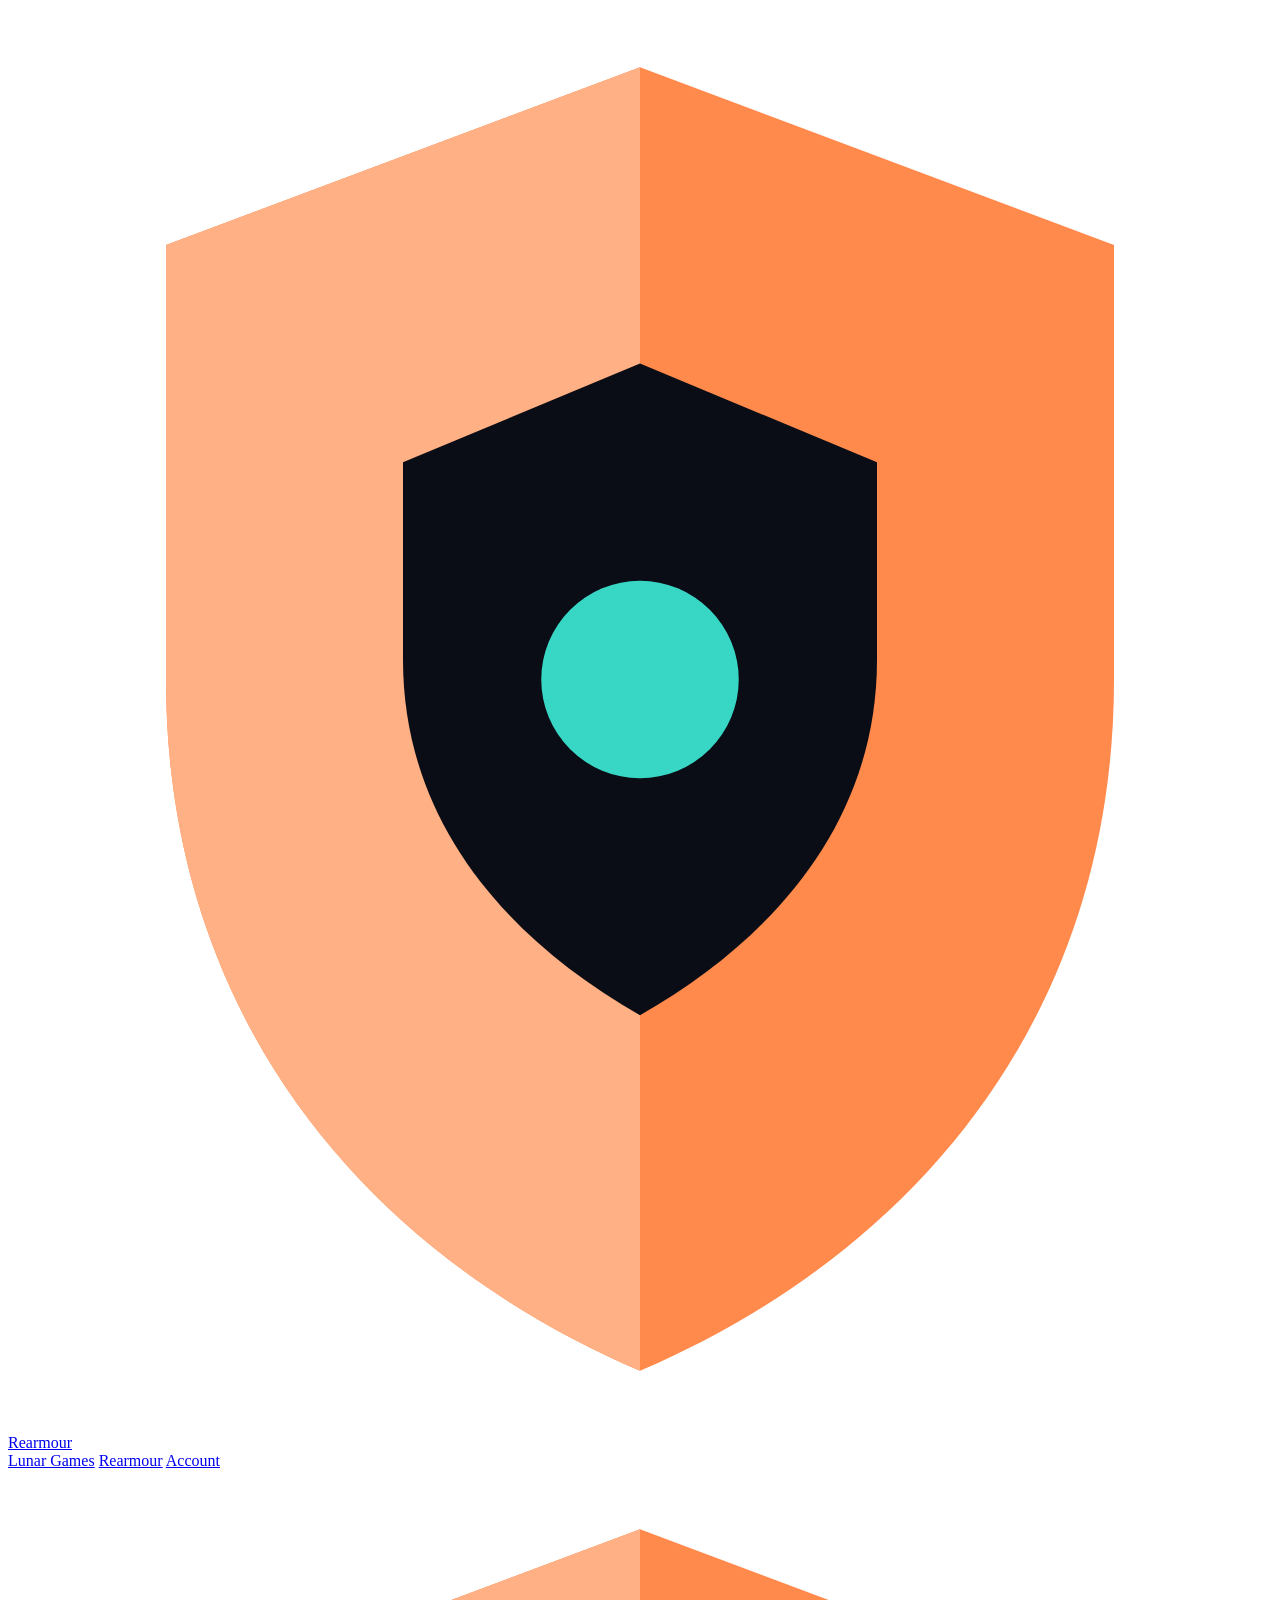
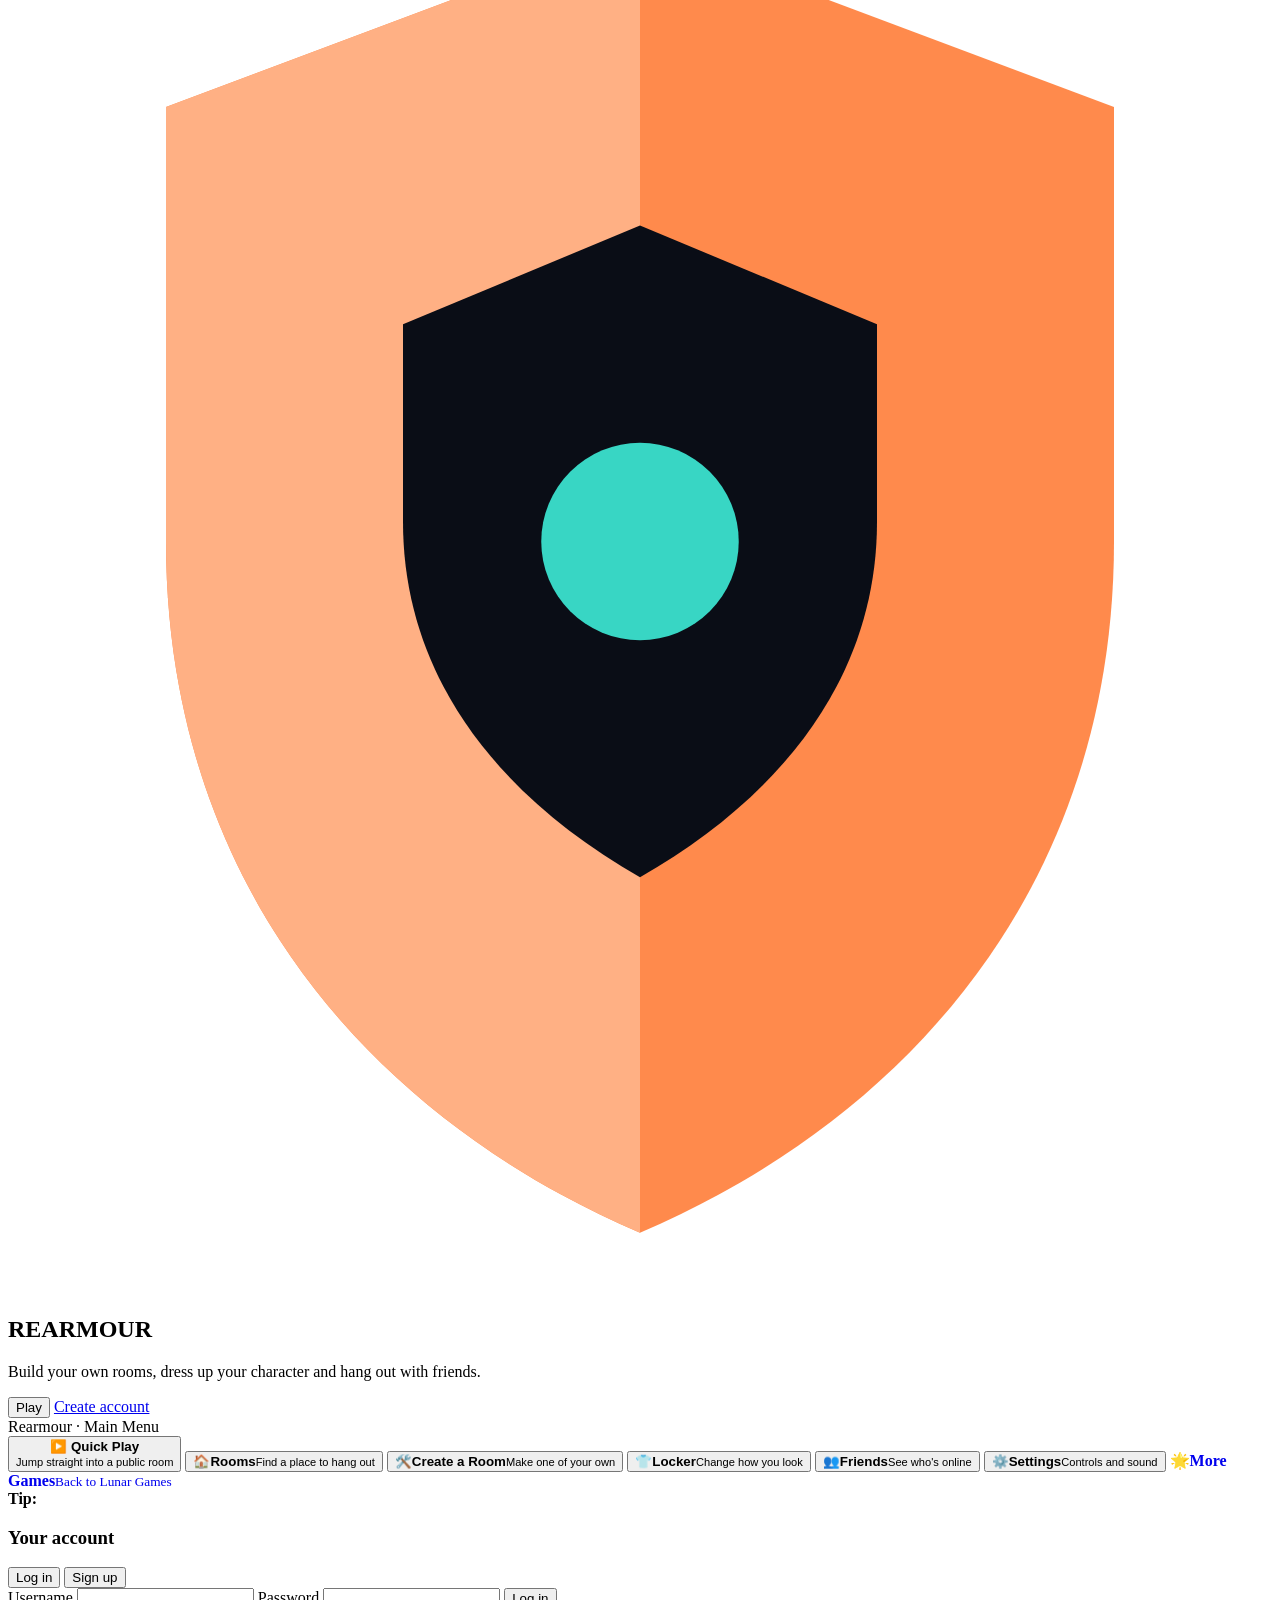
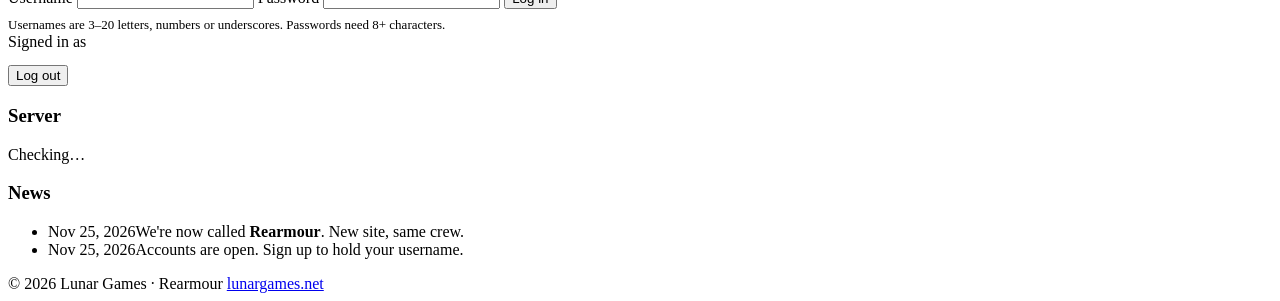
==== rearmour.html @ f0bd6cef "Add files via upload" ====
<!doctype html>
<html lang="en">
<head>
  <meta charset="utf-8">
  <meta name="viewport" content="width=device-width, initial-scale=1">
  <title>Rearmour</title>
  <meta name="description" content="Rearmour: build your own rooms, dress up and hang out with friends.">
  <meta name="theme-color" content="#0a0d16">
  <link rel="icon" href="data:image/svg+xml,%3Csvg xmlns='http://www.w3.org/2000/svg' viewBox='0 0 64 72'%3E%3Cpath d='M32 3 8 12v22c0 17 10 29 24 35 14-6 24-18 24-35V12L32 3Z' fill='%23ff8a4c'/%3E%3Ccircle cx='32' cy='34' r='7' fill='%2338d6c4'/%3E%3C/svg%3E">
  <link rel="stylesheet" href="css/style.css">
</head>
<body class="rearmour">
  <header class="site-header">
    <div class="wrap">
      <a class="brand" href="rearmour.html" aria-label="Rearmour home">
        <svg viewBox="0 0 64 72" aria-hidden="true"><path d="M32 3 8 12v22c0 17 10 29 24 35 14-6 24-18 24-35V12L32 3Z" fill="#ff8a4c"/><path d="M32 3 8 12v22c0 17 10 29 24 35V3Z" fill="#ffb084"/><path d="M32 18l12 5v10c0 8-5 14-12 18-7-4-12-10-12-18V23l12-5Z" fill="#0a0d16"/><circle cx="32" cy="34" r="5" fill="#38d6c4"/></svg>
        <span>Rearmour</span>
      </a>
      <nav class="nav" aria-label="Main">
        <a href="index.html">Lunar Games</a>
        <a href="rearmour.html" aria-current="page">Rearmour</a>
        <a class="opt" href="#account">Account</a>
      </nav>
    </div>
  </header>

  <main>
    <section class="rm-hero wrap">
      <svg class="shield" viewBox="0 0 64 72" aria-hidden="true"><path d="M32 3 8 12v22c0 17 10 29 24 35 14-6 24-18 24-35V12L32 3Z" fill="#ff8a4c"/><path d="M32 3 8 12v22c0 17 10 29 24 35V3Z" fill="#ffb084"/><path d="M32 18l12 5v10c0 8-5 14-12 18-7-4-12-10-12-18V23l12-5Z" fill="#0a0d16"/><circle cx="32" cy="34" r="5" fill="#38d6c4"/></svg>
      <h1 class="wordmark">REARMOUR</h1>
      <p class="lead">Build your own rooms, dress up your character and hang out with friends.</p>
      <div class="actions">
        <button class="btn" type="button" data-toast="The Rearmour download isn't out yet. Make an account now and you'll be ready.">Play</button>
        <a class="btn ghost" href="#account">Create account</a>
      </div>
    </section>

    <div class="wrap layout">
      <section class="screen" aria-label="Rearmour main menu">
        <div class="titlebar">Rearmour &middot; Main Menu <span class="dots" aria-hidden="true"><i></i><i></i><i></i></span></div>
        <div class="tiles">
          <button class="tile primary" type="button" data-toast="Quick Play opens in the Rearmour app. Download coming soon.">
            <span class="ico" aria-hidden="true">&#9654;&#65039;</span>
            <span class="t"><b>Quick Play</b><br><small>Jump straight into a public room</small></span>
          </button>
          <button class="tile" type="button" data-toast="Room browsing is in the Rearmour app. Coming soon.">
            <span class="ico" aria-hidden="true">&#127968;</span><b>Rooms</b><small>Find a place to hang out</small>
          </button>
          <button class="tile" type="button" data-toast="You'll create rooms inside the Rearmour app.">
            <span class="ico" aria-hidden="true">&#128736;&#65039;</span><b>Create a Room</b><small>Make one of your own</small>
          </button>
          <button class="tile" type="button" data-toast="The Locker (your look) lives in the Rearmour app.">
            <span class="ico" aria-hidden="true">&#128085;</span><b>Locker</b><small>Change how you look</small>
          </button>
          <button class="tile" type="button" data-toast="Friends are coming to Rearmour soon.">
            <span class="ico" aria-hidden="true">&#128101;</span><b>Friends</b><small>See who's online</small>
          </button>
          <button class="tile" type="button" data-toast="Settings live in the Rearmour app.">
            <span class="ico" aria-hidden="true">&#9881;&#65039;</span><b>Settings</b><small>Controls and sound</small>
          </button>
          <a class="tile" href="index.html" style="text-decoration:none">
            <span class="ico" aria-hidden="true">&#127775;</span><b>More Games</b><small>Back to Lunar Games</small>
          </a>
        </div>
        <div class="tip" id="tip"><b>Tip:</b> <span id="tip-text"></span></div>
      </section>

      <aside class="side">
        <section class="box" id="account" aria-labelledby="acct-h">
          <h3 id="acct-h">Your account</h3>

          <div id="signed-out">
            <div class="tabs" role="tablist" aria-label="Account">
              <button type="button" role="tab" id="tab-login" aria-selected="true">Log in</button>
              <button type="button" role="tab" id="tab-register" aria-selected="false">Sign up</button>
            </div>
            <form id="auth-form" autocomplete="on">
              <label>Username
                <input id="username" name="username" autocomplete="username" minlength="3" maxlength="20" pattern="[A-Za-z0-9_]{3,20}" required>
              </label>
              <label>Password
                <input id="password" name="password" type="password" autocomplete="current-password" minlength="8" maxlength="128" required>
              </label>
              <button class="btn" type="submit" id="auth-submit">Log in</button>
              <div class="msg" id="auth-msg" role="status" aria-live="polite"></div>
            </form>
            <p style="color:var(--muted);font-size:13px;margin:8px 0 0">Usernames are 3&ndash;20 letters, numbers or underscores. Passwords need 8+ characters.</p>
          </div>

          <div id="signed-in" class="hidden">
            <p style="margin:0 0 4px;color:var(--muted)">Signed in as</p>
            <p style="margin:0 0 14px;font-size:22px;font-weight:800" id="who"></p>
            <button class="btn ghost" type="button" id="logout">Log out</button>
          </div>
        </section>

        <section class="box" aria-labelledby="srv-h">
          <h3 id="srv-h">Server</h3>
          <div class="status"><span class="dot" id="srv-dot"></span><span id="srv-text">Checking&hellip;</span></div>
        </section>

        <section class="box" aria-labelledby="news-h">
          <h3 id="news-h">News</h3>
          <ul class="news">
            <li><time datetime="2026-11-25">Nov 25, 2026</time>We're now called <b>Rearmour</b>. New site, same crew.</li>
            <li><time datetime="2026-11-25">Nov 25, 2026</time>Accounts are open. Sign up to hold your username.</li>
          </ul>
        </section>
      </aside>
    </div>
  </main>

  <footer class="site-footer">
    <div class="wrap">
      <span>&copy; <span id="yr">2026</span> Lunar Games &middot; Rearmour</span>
      <a href="index.html">lunargames.net</a>
    </div>
  </footer>

  <div class="toast" id="toast" role="status" aria-live="polite"></div>

  <script src="js/config.js"></script>
  <script src="js/rearmour.js"></script>
  <script>document.getElementById("yr").textContent = new Date().getFullYear();</script>
</body>
</html>
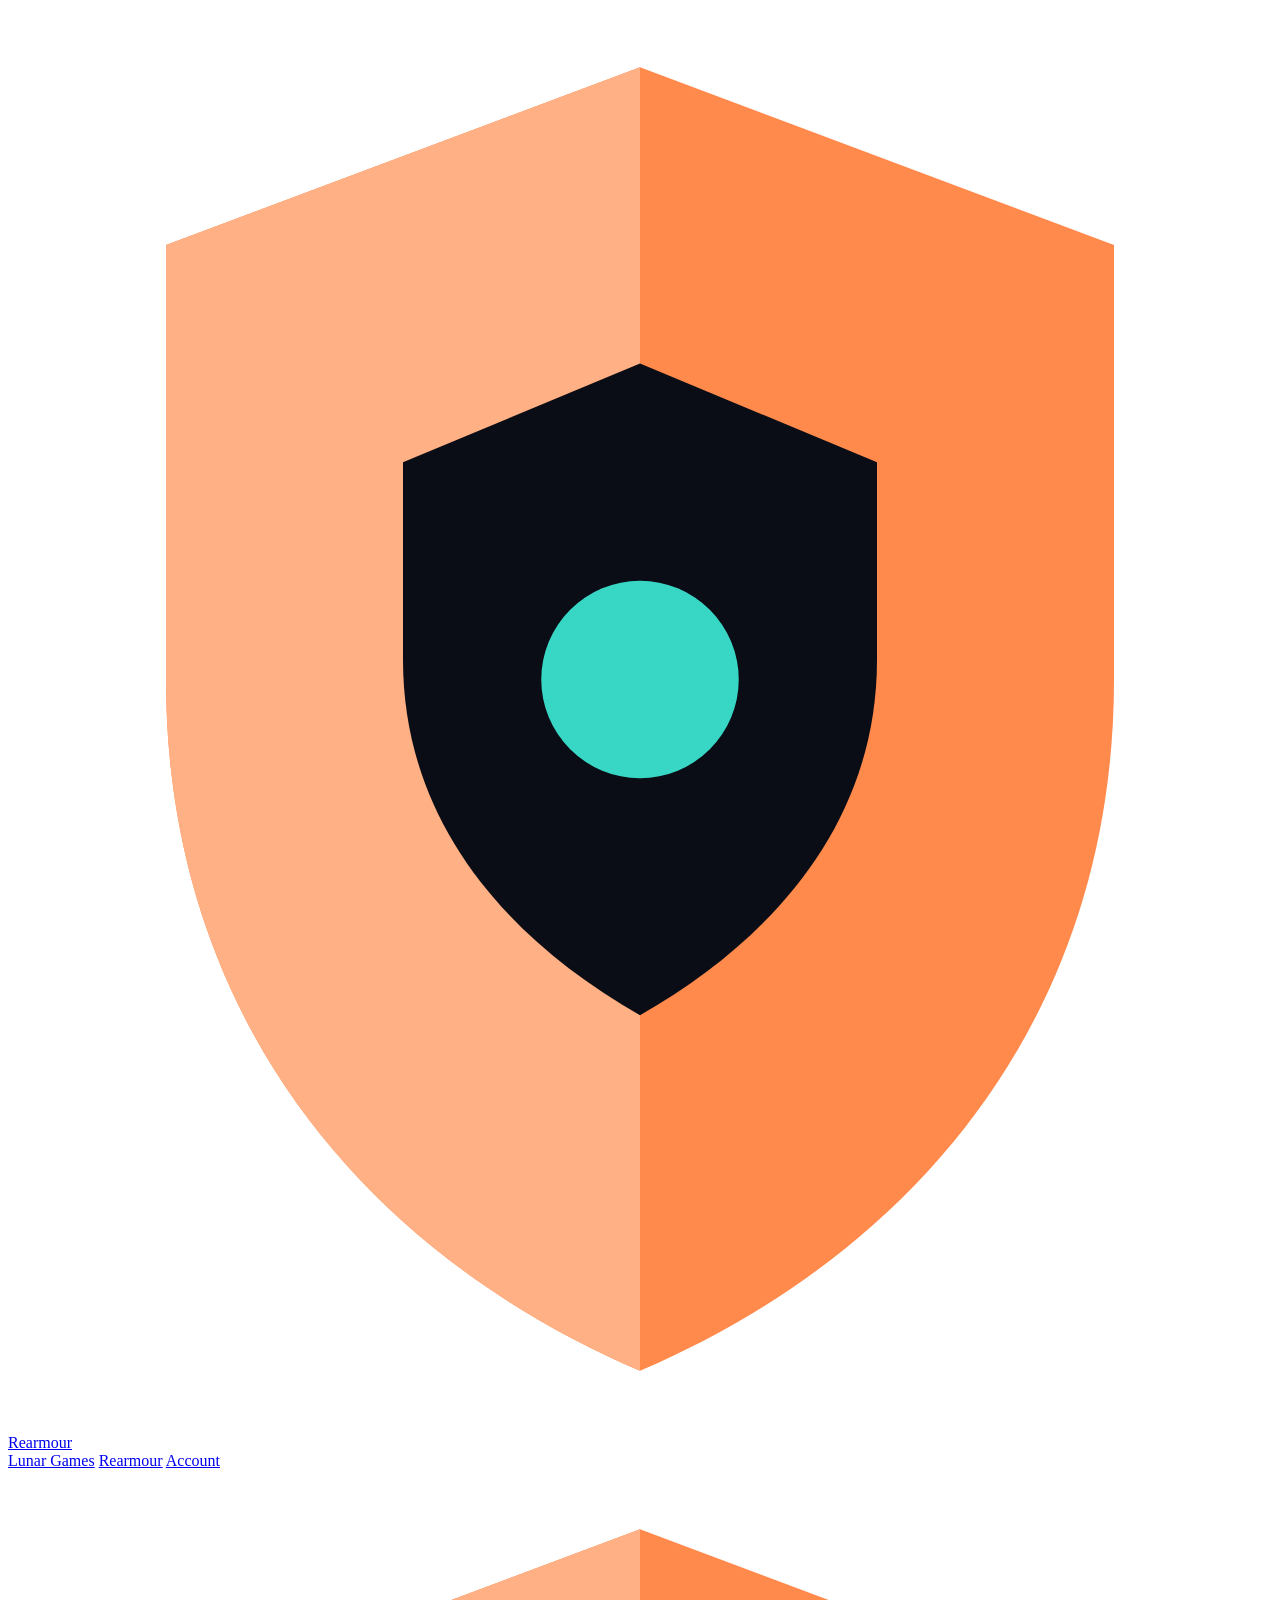
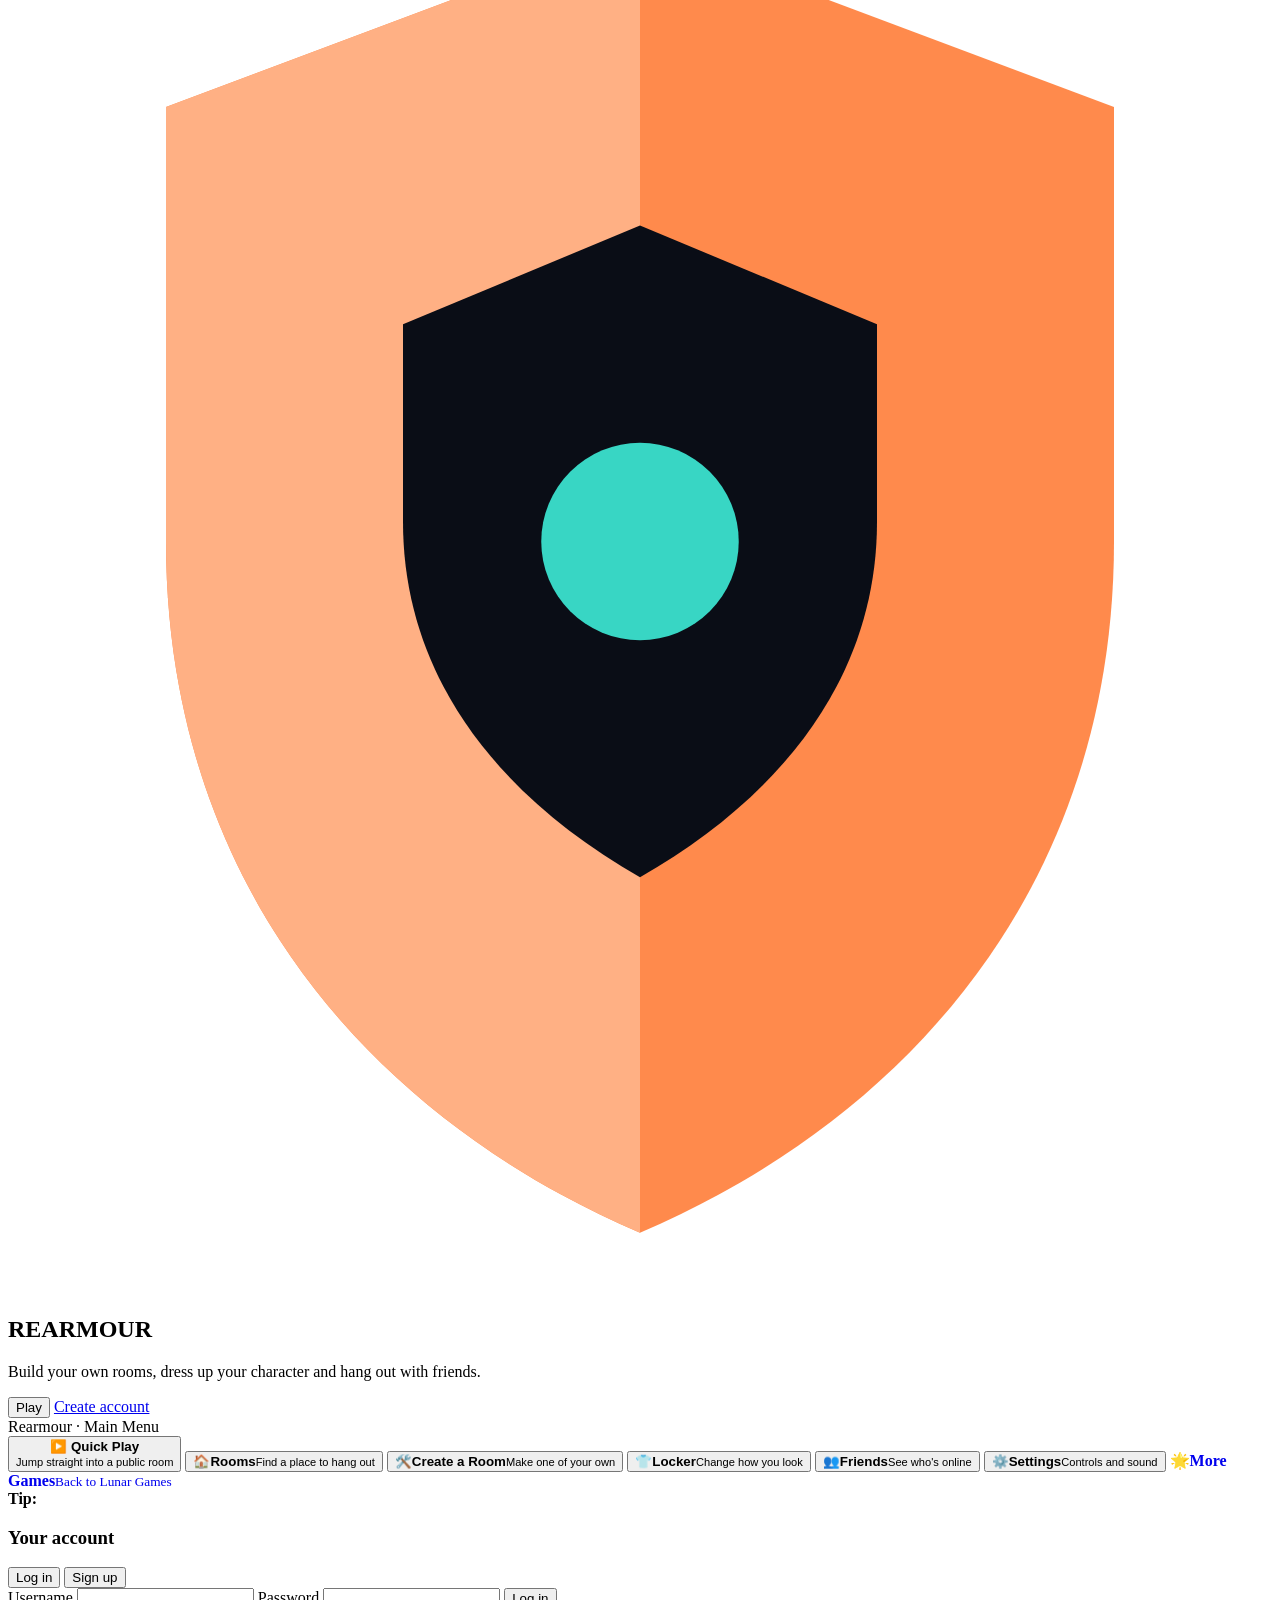
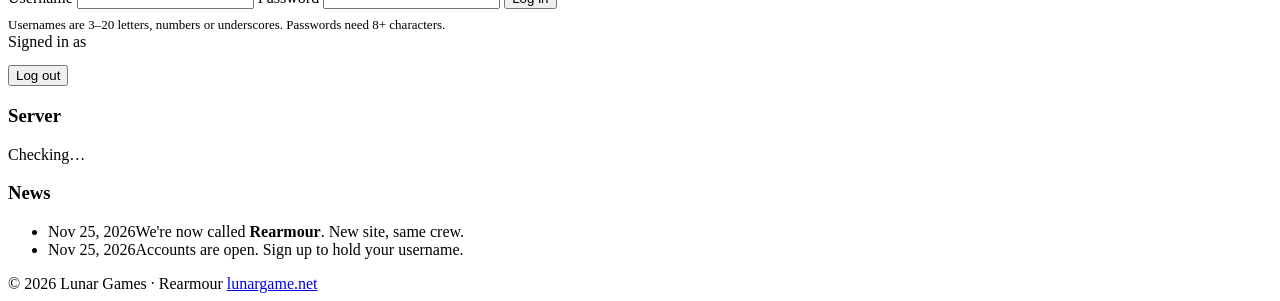
==== commit d8b39bbb: "Add files via upload" ====
--- a/rearmour.html
+++ b/rearmour.html
@@ -113,7 +113,7 @@
   <footer class="site-footer">
     <div class="wrap">
       <span>&copy; <span id="yr">2026</span> Lunar Games &middot; Rearmour</span>
-      <a href="index.html">lunargames.net</a>
+      <a href="index.html">lunargame.net</a>
     </div>
   </footer>
 
